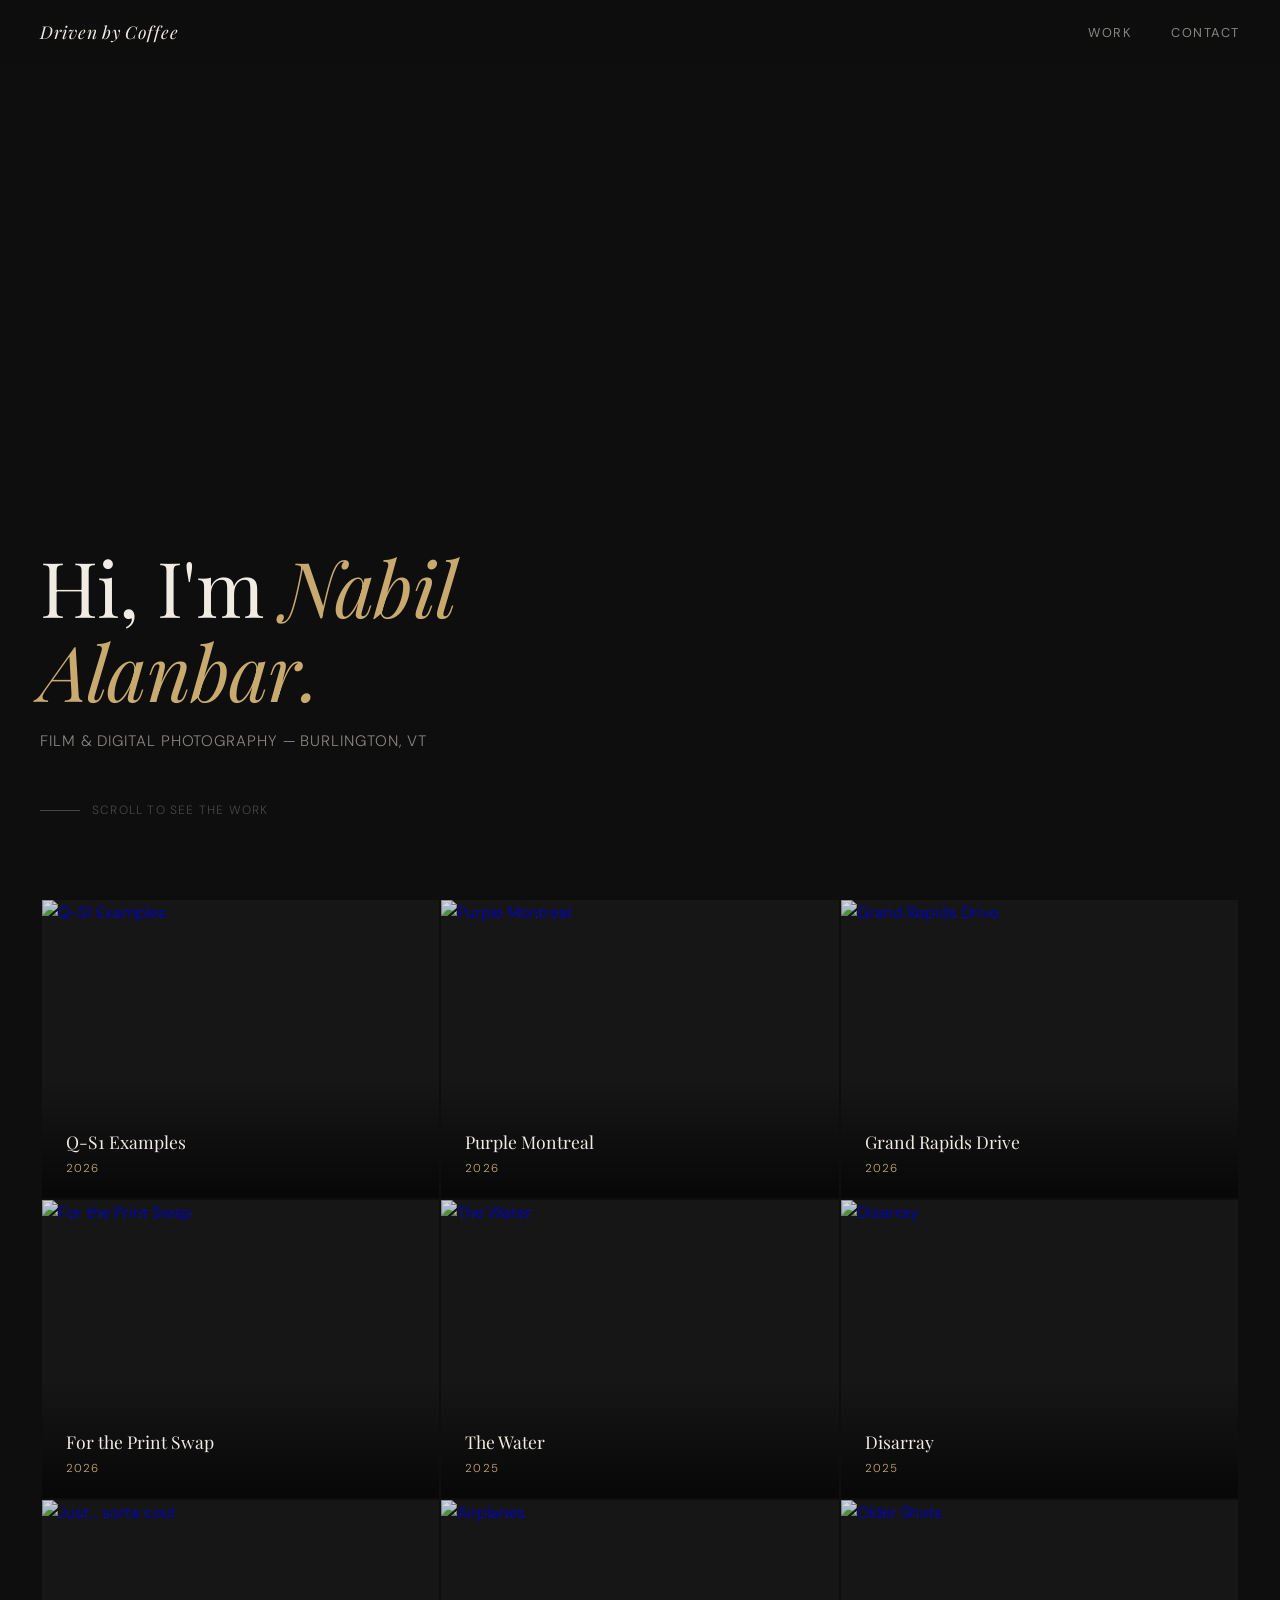
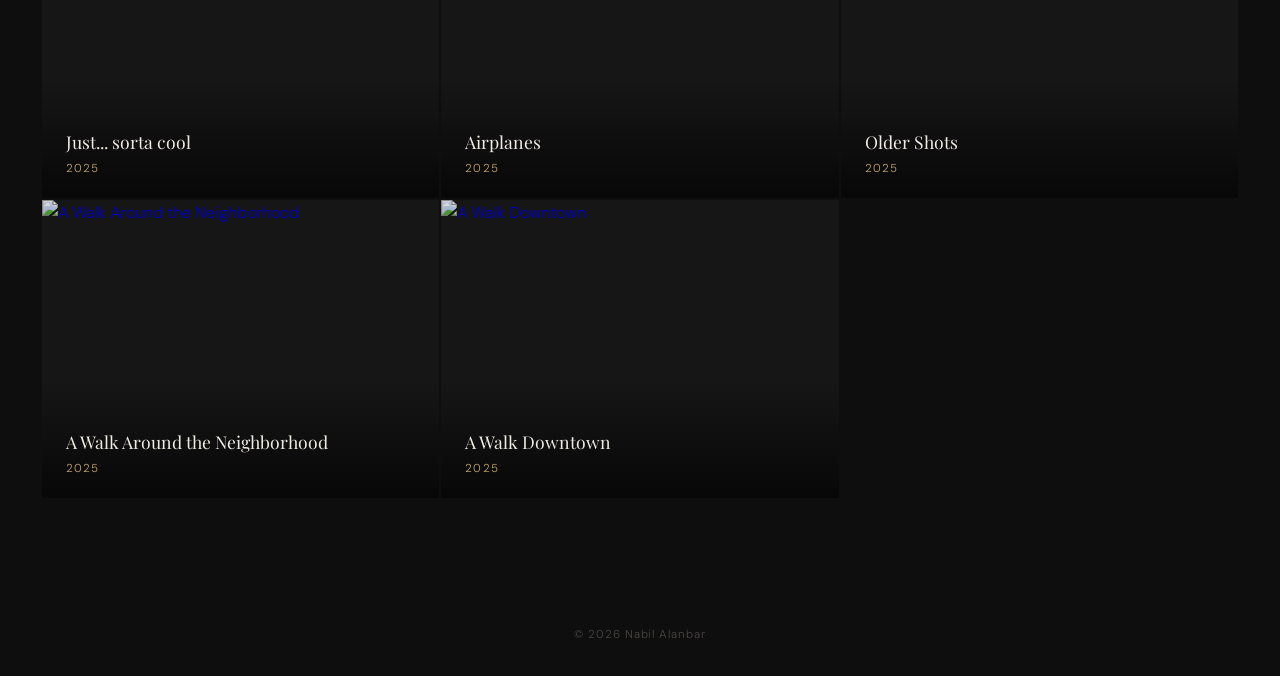
==== index.html @ d0f0f670 "Initial site structure — static photography portfolio for GitHub Pages Plain HTML/CSS/JS site with d" ====
<!DOCTYPE html>
<html lang="en">
<head>
  <meta charset="UTF-8">
  <meta name="viewport" content="width=device-width, initial-scale=1.0">
  <title>Nabil Alanbar — Driven by Coffee</title>
  <meta name="description" content="Photography by Nabil Alanbar">
  <link rel="stylesheet" href="css/style.css">
</head>
<body>

<nav>
  <a href="index.html" class="nav-logo">Driven by Coffee</a>
  <ul class="nav-links">
    <li><a href="work.html">Work</a></li>
    <li><a href="contact.html">Contact</a></li>
  </ul>
</nav>

<section class="hero">
  <div class="hero-text">
    <h1>Hi, I'm <em>Nabil Alanbar.</em></h1>
    <p>Film &amp; digital photography — Burlington, VT</p>
    <div class="scroll-hint">
      <span class="scroll-hint-line"></span>
      <span>Scroll to see the work</span>
    </div>
  </div>
</section>

<main class="work-section" id="work">
  <div class="gallery-grid" id="gallery-grid">
    <!-- populated by JS from _data/galleries.json -->
  </div>
</main>

<footer>
  &copy; <span id="year"></span> Nabil Alanbar
</footer>

<script src="js/main.js"></script>
<script>
  document.getElementById('year').textContent = new Date().getFullYear();

  fetch('_data/galleries.json')
    .then(r => r.json())
    .then(data => {
      const grid = document.getElementById('gallery-grid');
      data.galleries.forEach(g => {
        const a = document.createElement('a');
        a.className = 'gallery-card';
        a.href = 'gallery.html?id=' + g.id;

        const imgEl = g.cover
          ? `<img src="${g.cover}" alt="${g.title}" loading="lazy">`
          : `<div class="placeholder-img">No cover</div>`;

        a.innerHTML = `
          ${imgEl}
          <div class="gallery-card-info">
            <span class="gallery-card-title">${g.title}</span>
            <span class="gallery-card-year">${g.year}</span>
          </div>
        `;
        grid.appendChild(a);
      });
    });
</script>
</body>
</html>
---- css/style.css ----
@import url('https://fonts.googleapis.com/css2?family=Playfair+Display:ital,wght@0,400;0,500;1,400&family=DM+Sans:wght@300;400;500&display=swap');

*, *::before, *::after { box-sizing: border-box; margin: 0; padding: 0; }

:root {
  --bg: #0e0e0e;
  --bg2: #161616;
  --fg: #f0ece4;
  --fg2: #8a8680;
  --fg3: #4a4845;
  --accent: #c8a96e;
  --accent2: #8a6f42;
  --serif: 'Playfair Display', Georgia, serif;
  --sans: 'DM Sans', system-ui, sans-serif;
  --nav-h: 64px;
  --max-w: 1200px;
  --gap: 2px;
}

html { font-size: 16px; scroll-behavior: smooth; }

body {
  background: var(--bg);
  color: var(--fg);
  font-family: var(--sans);
  font-weight: 300;
  line-height: 1.6;
  min-height: 100vh;
}

/* NAV */
nav {
  position: fixed;
  top: 0; left: 0; right: 0;
  height: var(--nav-h);
  display: flex;
  align-items: center;
  justify-content: space-between;
  padding: 0 2.5rem;
  z-index: 100;
  background: linear-gradient(to bottom, rgba(14,14,14,0.95), rgba(14,14,14,0));
  backdrop-filter: blur(0px);
  transition: background 0.3s, backdrop-filter 0.3s;
}

nav.scrolled {
  background: rgba(14,14,14,0.97);
  backdrop-filter: blur(8px);
}

.nav-logo {
  font-family: var(--serif);
  font-size: 1.1rem;
  letter-spacing: 0.04em;
  color: var(--fg);
  text-decoration: none;
  font-style: italic;
}

.nav-links {
  display: flex;
  gap: 2.5rem;
  list-style: none;
}

.nav-links a {
  color: var(--fg2);
  text-decoration: none;
  font-size: 0.8rem;
  letter-spacing: 0.12em;
  text-transform: uppercase;
  font-weight: 400;
  transition: color 0.2s;
}

.nav-links a:hover { color: var(--fg); }

/* HERO */
.hero {
  min-height: 100vh;
  display: flex;
  flex-direction: column;
  justify-content: flex-end;
  padding: 0 2.5rem 5rem;
  position: relative;
}

.hero-text {
  max-width: 600px;
}

.hero h1 {
  font-family: var(--serif);
  font-size: clamp(2.8rem, 6vw, 5rem);
  font-weight: 400;
  line-height: 1.1;
  letter-spacing: -0.01em;
  margin-bottom: 1rem;
}

.hero h1 em {
  font-style: italic;
  color: var(--accent);
}

.hero p {
  color: var(--fg2);
  font-size: 0.95rem;
  letter-spacing: 0.06em;
  text-transform: uppercase;
  margin-bottom: 3rem;
}

.scroll-hint {
  display: flex;
  align-items: center;
  gap: 0.75rem;
  color: var(--fg3);
  font-size: 0.75rem;
  letter-spacing: 0.1em;
  text-transform: uppercase;
}

.scroll-hint-line {
  width: 40px;
  height: 1px;
  background: var(--fg3);
}

/* GALLERY GRID (homepage) */
.work-section {
  padding: 0 var(--gap);
  max-width: var(--max-w);
  margin: 0 auto;
  padding-bottom: 6rem;
}

.gallery-grid {
  display: grid;
  grid-template-columns: repeat(3, 1fr);
  gap: var(--gap);
}

@media (max-width: 900px) { .gallery-grid { grid-template-columns: repeat(2, 1fr); } }
@media (max-width: 600px) { .gallery-grid { grid-template-columns: 1fr; } }

.gallery-card {
  position: relative;
  display: block;
  text-decoration: none;
  overflow: hidden;
  background: var(--bg2);
  cursor: pointer;
}

.gallery-card::after {
  content: '';
  display: block;
  padding-bottom: 75%;
}

.gallery-card img,
.gallery-card .placeholder-img {
  position: absolute;
  inset: 0;
  width: 100%;
  height: 100%;
  object-fit: cover;
  transition: transform 0.6s cubic-bezier(0.25, 0.46, 0.45, 0.94), filter 0.4s;
  filter: brightness(0.85);
}

.gallery-card:hover img,
.gallery-card:hover .placeholder-img {
  transform: scale(1.04);
  filter: brightness(0.7);
}

.placeholder-img {
  background: var(--bg2);
  display: flex;
  align-items: center;
  justify-content: center;
  color: var(--fg3);
  font-size: 0.7rem;
  letter-spacing: 0.1em;
  text-transform: uppercase;
}

.gallery-card-info {
  position: absolute;
  bottom: 0; left: 0; right: 0;
  padding: 3rem 1.5rem 1.5rem;
  background: linear-gradient(to top, rgba(0,0,0,0.7) 0%, transparent 100%);
  transform: translateY(4px);
  transition: transform 0.3s;
}

.gallery-card:hover .gallery-card-info { transform: translateY(0); }

.gallery-card-title {
  font-family: var(--serif);
  font-size: 1.1rem;
  font-weight: 400;
  color: var(--fg);
  display: block;
}

.gallery-card-year {
  font-size: 0.72rem;
  color: var(--accent);
  letter-spacing: 0.1em;
  display: block;
  margin-top: 0.2rem;
}

/* GALLERY PAGE */
.gallery-header {
  padding: calc(var(--nav-h) + 4rem) 2.5rem 3rem;
  max-width: var(--max-w);
  margin: 0 auto;
  display: flex;
  align-items: flex-end;
  justify-content: space-between;
  gap: 2rem;
}

.gallery-header-text {}

.gallery-title {
  font-family: var(--serif);
  font-size: clamp(2rem, 5vw, 3.5rem);
  font-weight: 400;
  line-height: 1.1;
}

.gallery-meta {
  color: var(--accent);
  font-size: 0.78rem;
  letter-spacing: 0.12em;
  text-transform: uppercase;
  margin-top: 0.5rem;
}

.gallery-description {
  color: var(--fg2);
  font-size: 0.9rem;
  max-width: 420px;
  text-align: right;
}

/* MASONRY PHOTO GRID */
.photo-masonry {
  padding: 0 var(--gap) 6rem;
  columns: 3;
  column-gap: var(--gap);
  max-width: var(--max-w);
  margin: 0 auto;
}

@media (max-width: 900px) { .photo-masonry { columns: 2; } }
@media (max-width: 560px) { .photo-masonry { columns: 1; } }

.photo-item {
  break-inside: avoid;
  margin-bottom: var(--gap);
  position: relative;
  overflow: hidden;
  background: var(--bg2);
  cursor: zoom-in;
}

.photo-item img {
  display: block;
  width: 100%;
  height: auto;
  transition: transform 0.5s cubic-bezier(0.25, 0.46, 0.45, 0.94), filter 0.3s;
  filter: brightness(0.9);
}

.photo-item:hover img { transform: scale(1.03); filter: brightness(1); }

.photo-caption {
  position: absolute;
  bottom: 0; left: 0; right: 0;
  padding: 2rem 1rem 0.75rem;
  background: linear-gradient(to top, rgba(0,0,0,0.65), transparent);
  font-family: var(--serif);
  font-size: 0.85rem;
  font-style: italic;
  color: var(--fg);
  opacity: 0;
  transition: opacity 0.3s;
}

.photo-item:hover .photo-caption { opacity: 1; }

/* LIGHTBOX */
.lightbox {
  position: fixed;
  inset: 0;
  background: rgba(10,10,10,0.97);
  z-index: 200;
  display: flex;
  align-items: center;
  justify-content: center;
  opacity: 0;
  pointer-events: none;
  transition: opacity 0.3s;
}

.lightbox.open { opacity: 1; pointer-events: all; }

.lightbox img {
  max-width: 92vw;
  max-height: 90vh;
  object-fit: contain;
  display: block;
}

.lightbox-caption {
  position: absolute;
  bottom: 2rem;
  left: 50%;
  transform: translateX(-50%);
  font-family: var(--serif);
  font-style: italic;
  color: var(--fg2);
  font-size: 0.9rem;
  text-align: center;
}

.lightbox-close {
  position: absolute;
  top: 1.5rem; right: 2rem;
  background: none;
  border: none;
  color: var(--fg2);
  font-size: 1.5rem;
  cursor: pointer;
  padding: 0.5rem;
  transition: color 0.2s;
}

.lightbox-close:hover { color: var(--fg); }

.lightbox-nav {
  position: absolute;
  top: 50%;
  transform: translateY(-50%);
  background: none;
  border: none;
  color: var(--fg2);
  font-size: 2rem;
  cursor: pointer;
  padding: 1rem;
  transition: color 0.2s;
}

.lightbox-nav:hover { color: var(--fg); }
.lightbox-nav.prev { left: 1rem; }
.lightbox-nav.next { right: 1rem; }

/* ALSO LIKE */
.also-like {
  border-top: 1px solid var(--fg3);
  padding: 4rem 2.5rem;
  max-width: var(--max-w);
  margin: 0 auto;
}

.also-like h3 {
  font-size: 0.72rem;
  letter-spacing: 0.14em;
  text-transform: uppercase;
  color: var(--fg2);
  margin-bottom: 2rem;
}

.also-like-grid {
  display: flex;
  gap: 1.5rem;
  overflow-x: auto;
  padding-bottom: 1rem;
  scrollbar-width: none;
}

.also-like-grid::-webkit-scrollbar { display: none; }

.also-card {
  flex: 0 0 200px;
  text-decoration: none;
}

.also-card-thumb {
  width: 200px;
  height: 150px;
  background: var(--bg2);
  overflow: hidden;
  margin-bottom: 0.6rem;
}

.also-card-thumb img {
  width: 100%;
  height: 100%;
  object-fit: cover;
  filter: brightness(0.85);
  transition: filter 0.3s, transform 0.4s;
}

.also-card:hover .also-card-thumb img { filter: brightness(1); transform: scale(1.05); }

.also-card-name {
  font-family: var(--serif);
  font-size: 0.9rem;
  color: var(--fg);
  display: block;
}

.also-card-year {
  font-size: 0.7rem;
  color: var(--accent);
  letter-spacing: 0.08em;
}

/* CONTACT PAGE */
.contact-page {
  min-height: 100vh;
  display: flex;
  flex-direction: column;
  justify-content: center;
  padding: calc(var(--nav-h) + 2rem) 2.5rem 4rem;
  max-width: 600px;
  margin: 0 auto;
}

.contact-page h1 {
  font-family: var(--serif);
  font-size: clamp(2rem, 5vw, 3rem);
  font-weight: 400;
  margin-bottom: 1rem;
}

.contact-page p {
  color: var(--fg2);
  margin-bottom: 2.5rem;
  line-height: 1.8;
}

.contact-link {
  display: inline-block;
  color: var(--accent);
  text-decoration: none;
  font-size: 1.1rem;
  border-bottom: 1px solid var(--accent2);
  padding-bottom: 2px;
  transition: color 0.2s, border-color 0.2s;
}

.contact-link:hover { color: var(--fg); border-color: var(--fg); }

/* BACK LINK */
.back-link {
  display: inline-flex;
  align-items: center;
  gap: 0.5rem;
  color: var(--fg2);
  text-decoration: none;
  font-size: 0.78rem;
  letter-spacing: 0.1em;
  text-transform: uppercase;
  padding: 1.5rem 2.5rem;
  transition: color 0.2s;
}

.back-link:hover { color: var(--fg); }

/* FOOTER */
footer {
  text-align: center;
  padding: 2rem;
  color: var(--fg3);
  font-size: 0.72rem;
  letter-spacing: 0.08em;
}

/* UTIL */
.sr-only { position: absolute; width: 1px; height: 1px; overflow: hidden; clip: rect(0,0,0,0); }
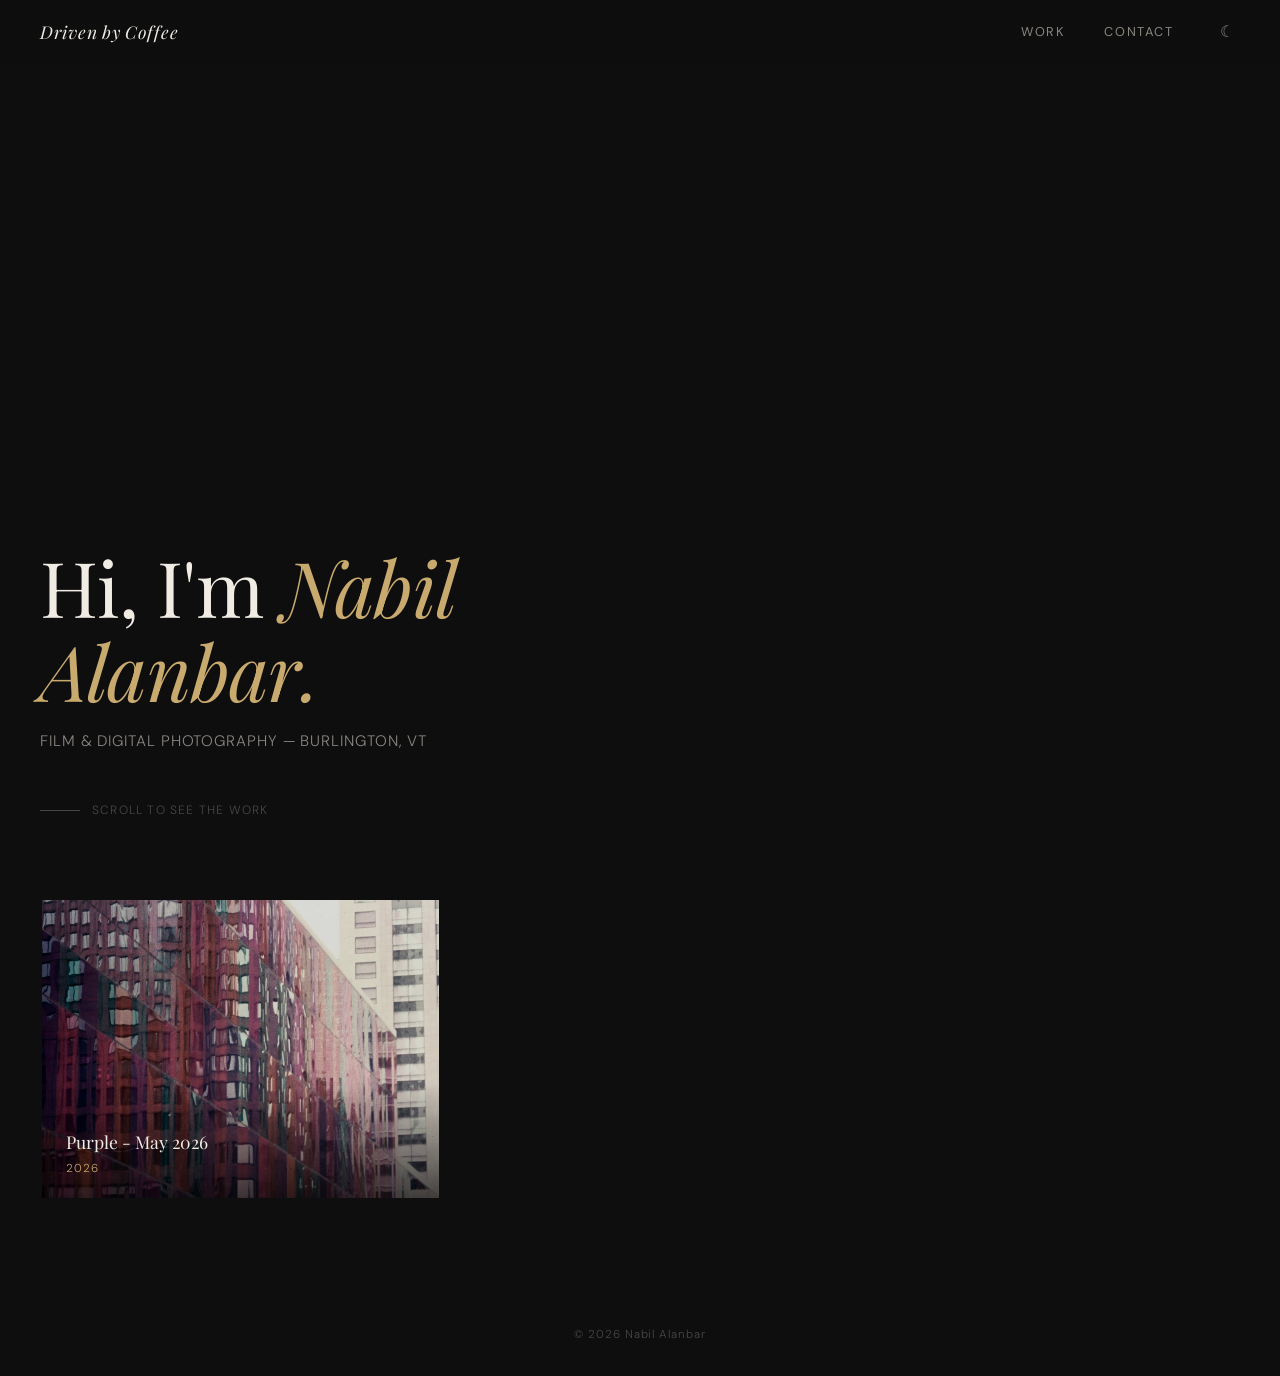
==== commit 3ebc7467: "Add dark/light theme toggle, medium tags, and publish first gallery - Theme toggle in nav with local" ====
--- a/index.html
+++ b/index.html
@@ -14,6 +14,7 @@
   <ul class="nav-links">
     <li><a href="work.html">Work</a></li>
     <li><a href="contact.html">Contact</a></li>
+    <li><button class="theme-toggle" aria-label="Toggle theme"></button></li>
   </ul>
 </nav>
 
--- a/css/style.css
+++ b/css/style.css
@@ -10,11 +10,37 @@
   --fg3: #4a4845;
   --accent: #c8a96e;
   --accent2: #8a6f42;
+  --nav-bg: rgba(14,14,14,0.95);
+  --nav-bg-solid: rgba(14,14,14,0.97);
+  --overlay: rgba(0,0,0,0.7);
+  --overlay-caption: rgba(0,0,0,0.65);
+  --lightbox-bg: rgba(10,10,10,0.97);
+  --img-brightness: 0.85;
+  --img-brightness-hover: 0.7;
+  --photo-brightness: 0.9;
   --serif: 'Playfair Display', Georgia, serif;
   --sans: 'DM Sans', system-ui, sans-serif;
   --nav-h: 64px;
   --max-w: 1200px;
   --gap: 2px;
+}
+
+[data-theme="light"] {
+  --bg: #f8f6f1;
+  --bg2: #efece5;
+  --fg: #1a1917;
+  --fg2: #6b6660;
+  --fg3: #b5b0a8;
+  --accent: #9a7d3e;
+  --accent2: #c8a96e;
+  --nav-bg: rgba(248,246,241,0.95);
+  --nav-bg-solid: rgba(248,246,241,0.97);
+  --overlay: rgba(0,0,0,0.5);
+  --overlay-caption: rgba(0,0,0,0.45);
+  --lightbox-bg: rgba(248,246,241,0.97);
+  --img-brightness: 1;
+  --img-brightness-hover: 0.9;
+  --photo-brightness: 1;
 }
 
 html { font-size: 16px; scroll-behavior: smooth; }
@@ -38,13 +64,13 @@
   justify-content: space-between;
   padding: 0 2.5rem;
   z-index: 100;
-  background: linear-gradient(to bottom, rgba(14,14,14,0.95), rgba(14,14,14,0));
+  background: linear-gradient(to bottom, var(--nav-bg), transparent);
   backdrop-filter: blur(0px);
   transition: background 0.3s, backdrop-filter 0.3s;
 }
 
 nav.scrolled {
-  background: rgba(14,14,14,0.97);
+  background: var(--nav-bg-solid);
   backdrop-filter: blur(8px);
 }
 
@@ -167,13 +193,13 @@
   height: 100%;
   object-fit: cover;
   transition: transform 0.6s cubic-bezier(0.25, 0.46, 0.45, 0.94), filter 0.4s;
-  filter: brightness(0.85);
+  filter: brightness(var(--img-brightness));
 }
 
 .gallery-card:hover img,
 .gallery-card:hover .placeholder-img {
   transform: scale(1.04);
-  filter: brightness(0.7);
+  filter: brightness(var(--img-brightness-hover));
 }
 
 .placeholder-img {
@@ -191,7 +217,7 @@
   position: absolute;
   bottom: 0; left: 0; right: 0;
   padding: 3rem 1.5rem 1.5rem;
-  background: linear-gradient(to top, rgba(0,0,0,0.7) 0%, transparent 100%);
+  background: linear-gradient(to top, var(--overlay) 0%, transparent 100%);
   transform: translateY(4px);
   transition: transform 0.3s;
 }
@@ -275,7 +301,7 @@
   width: 100%;
   height: auto;
   transition: transform 0.5s cubic-bezier(0.25, 0.46, 0.45, 0.94), filter 0.3s;
-  filter: brightness(0.9);
+  filter: brightness(var(--photo-brightness));
 }
 
 .photo-item:hover img { transform: scale(1.03); filter: brightness(1); }
@@ -284,7 +310,7 @@
   position: absolute;
   bottom: 0; left: 0; right: 0;
   padding: 2rem 1rem 0.75rem;
-  background: linear-gradient(to top, rgba(0,0,0,0.65), transparent);
+  background: linear-gradient(to top, var(--overlay-caption), transparent);
   font-family: var(--serif);
   font-size: 0.85rem;
   font-style: italic;
@@ -295,11 +321,44 @@
 
 .photo-item:hover .photo-caption { opacity: 1; }
 
+/* MEDIUM TAG */
+.photo-medium {
+  position: absolute;
+  top: 0.6rem;
+  left: 0.6rem;
+  font-size: 0.6rem;
+  font-weight: 500;
+  letter-spacing: 0.1em;
+  text-transform: uppercase;
+  padding: 0.2rem 0.5rem;
+  border-radius: 2px;
+  z-index: 1;
+  opacity: 0;
+  transition: opacity 0.3s;
+}
+
+.photo-item:hover .photo-medium { opacity: 1; }
+
+.photo-medium--film {
+  background: rgba(200,169,110,0.85);
+  color: #0e0e0e;
+}
+
+.photo-medium--digital {
+  background: rgba(240,236,228,0.85);
+  color: #0e0e0e;
+}
+
+.photo-medium--mobile {
+  background: rgba(138,134,128,0.85);
+  color: #f0ece4;
+}
+
 /* LIGHTBOX */
 .lightbox {
   position: fixed;
   inset: 0;
-  background: rgba(10,10,10,0.97);
+  background: var(--lightbox-bg);
   z-index: 200;
   display: flex;
   align-items: center;
@@ -404,7 +463,7 @@
   width: 100%;
   height: 100%;
   object-fit: cover;
-  filter: brightness(0.85);
+  filter: brightness(var(--img-brightness));
   transition: filter 0.3s, transform 0.4s;
 }
 
@@ -484,5 +543,23 @@
   letter-spacing: 0.08em;
 }
 
+/* THEME TOGGLE */
+.theme-toggle {
+  background: none;
+  border: none;
+  color: var(--fg2);
+  cursor: pointer;
+  padding: 0.4rem;
+  font-size: 1rem;
+  line-height: 1;
+  transition: color 0.2s;
+}
+
+.theme-toggle:hover { color: var(--fg); }
+
+body {
+  transition: background-color 0.3s, color 0.3s;
+}
+
 /* UTIL */
 .sr-only { position: absolute; width: 1px; height: 1px; overflow: hidden; clip: rect(0,0,0,0); }
